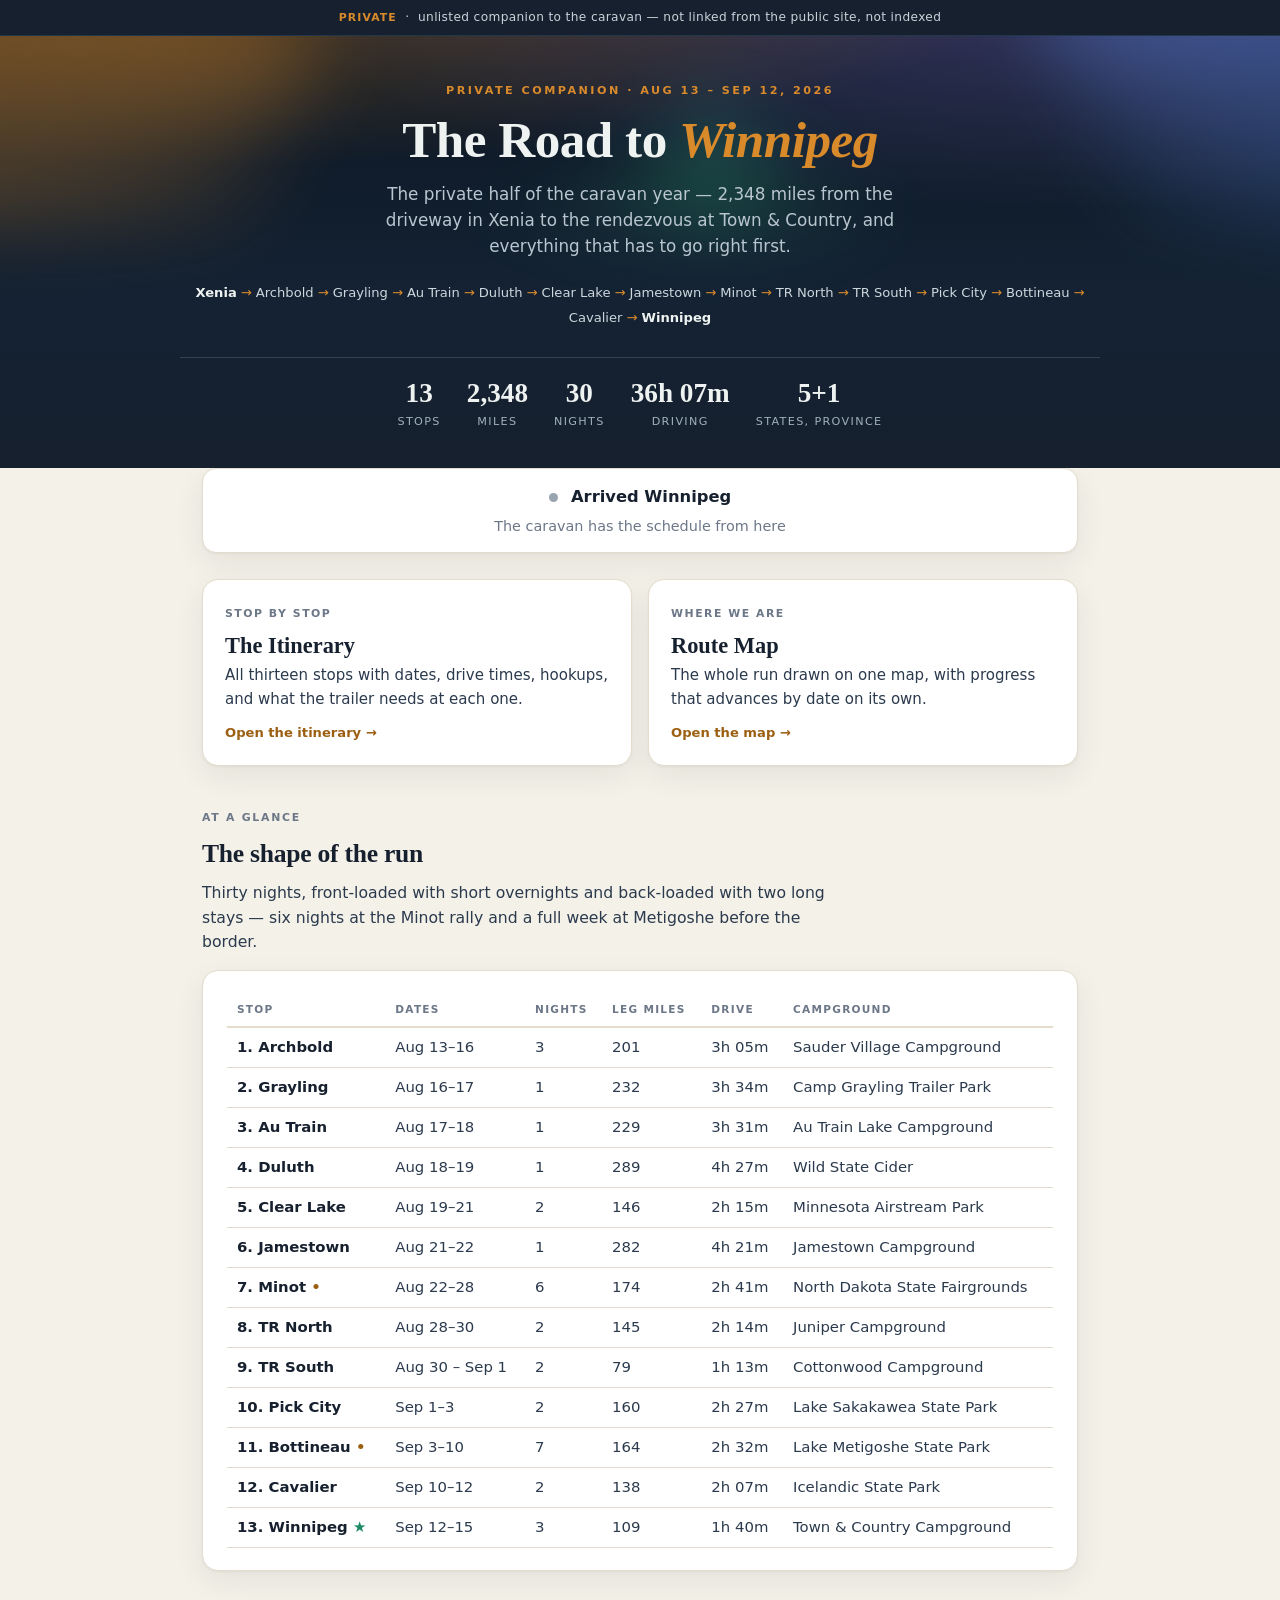
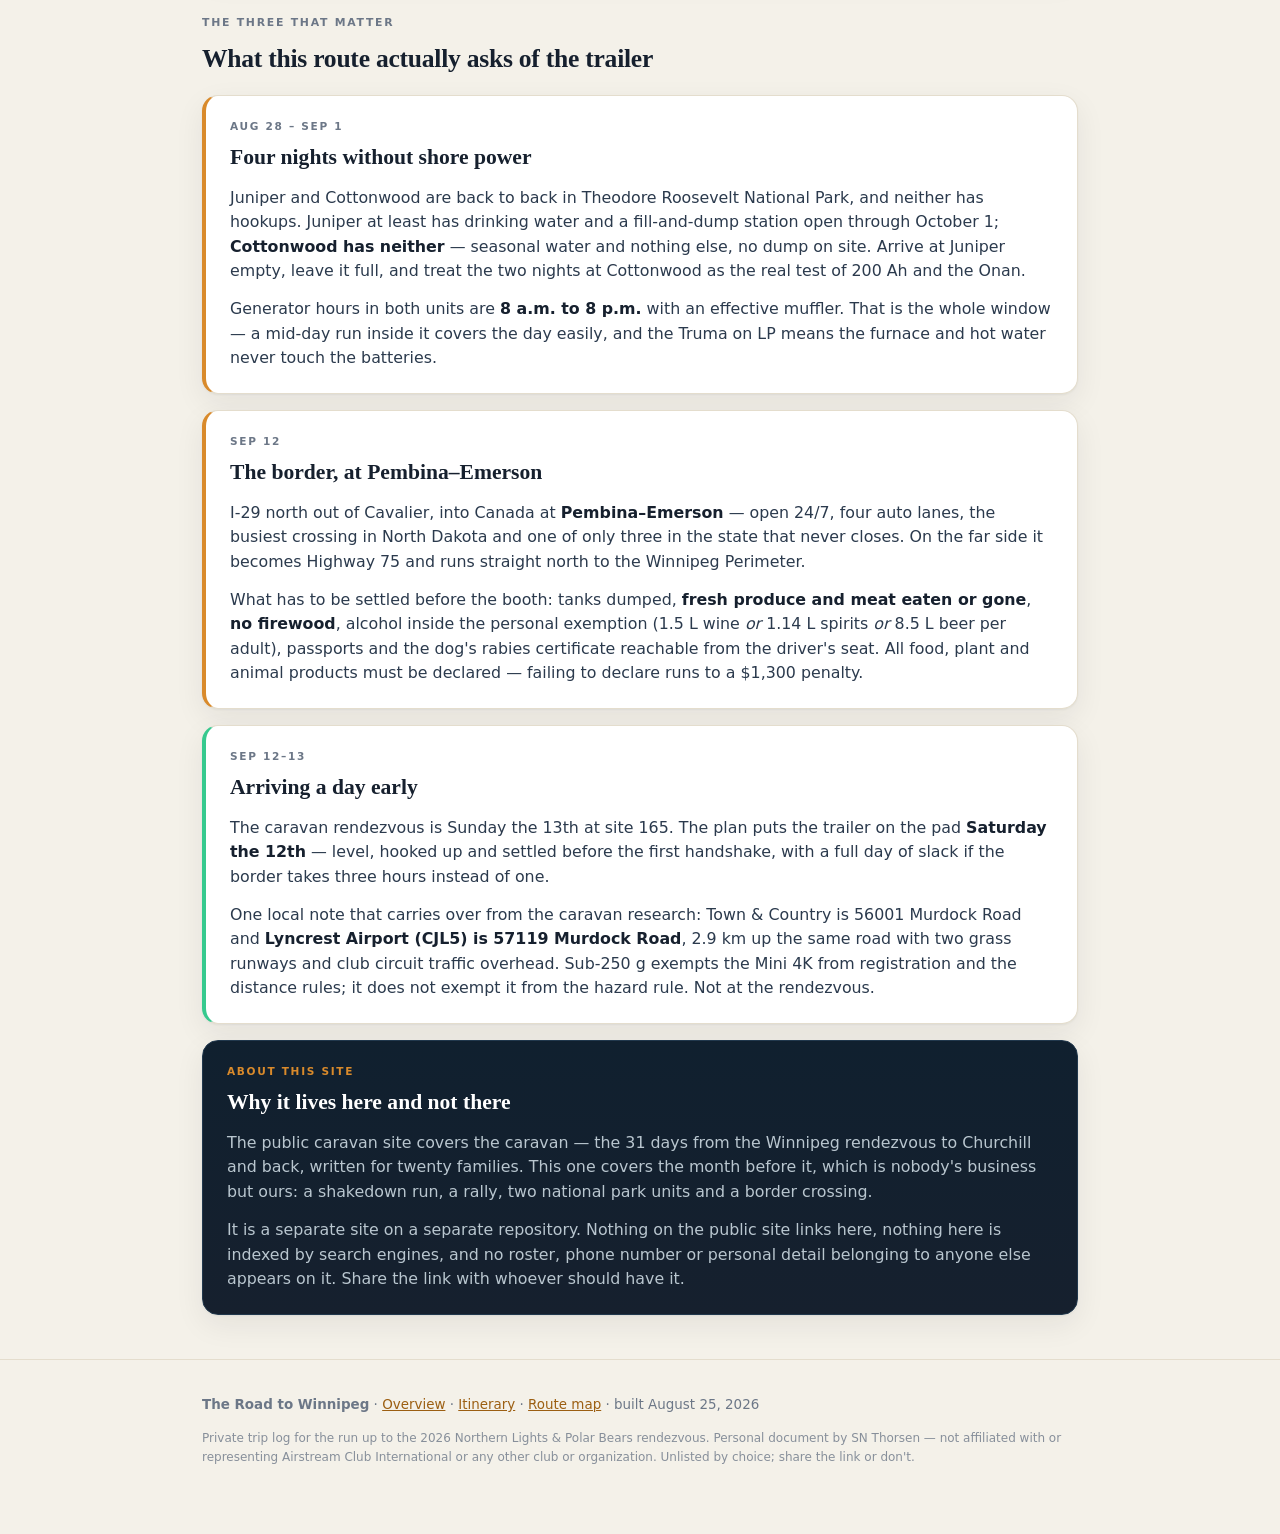
==== index.html @ 54216418 "Update road-to-winnipeg (2026-08-25)" ====
<!DOCTYPE html>
<html lang="en">
<head>
<meta charset="UTF-8" />
<meta name="viewport" content="width=device-width, initial-scale=1.0" />
<meta name="robots" content="noindex, nofollow, noarchive, nosnippet" />
<meta name="referrer" content="no-referrer" />
<title>The Road to Winnipeg — private trip log</title>
<link rel="stylesheet" href="assets/css/site.css" />
</head>
<body>
<div class="privacy"><b>Private</b> &nbsp;&middot;&nbsp; unlisted companion to the caravan &mdash; not linked from the public site, not indexed</div>
<header class="site-hero">
  <div class="aurora-band" aria-hidden="true"></div>
  <div class="wrap site-hero-inner">
    <p class="eyebrow">Private companion &middot; Aug 13 – Sep 12, 2026</p>
    <h1>The Road to <span class="amp">Winnipeg</span></h1>
    <p class="sub">The private half of the caravan year &mdash; 2,348 miles from the driveway in Xenia to the rendezvous at Town &amp; Country, and everything that has to go right first.</p>
    <div class="route-line"><b>Xenia</b> <span class="arr">&rarr;</span> Archbold <span class="arr">&rarr;</span> Grayling <span class="arr">&rarr;</span> Au Train <span class="arr">&rarr;</span> Duluth <span class="arr">&rarr;</span> Clear Lake <span class="arr">&rarr;</span> Jamestown <span class="arr">&rarr;</span> Minot <span class="arr">&rarr;</span> TR North <span class="arr">&rarr;</span> TR South <span class="arr">&rarr;</span> Pick City <span class="arr">&rarr;</span> Bottineau <span class="arr">&rarr;</span> Cavalier <span class="arr">&rarr;</span> <b>Winnipeg</b></div>
    <div class="stats">
      <div class="stat"><div class="n">13</div><div class="l">Stops</div></div>
      <div class="stat"><div class="n">2,348</div><div class="l">Miles</div></div>
      <div class="stat"><div class="n">30</div><div class="l">Nights</div></div>
      <div class="stat"><div class="n">36h 07m</div><div class="l">Driving</div></div>
      <div class="stat"><div class="n">5+1</div><div class="l">States, province</div></div>
    </div>
  </div>
</header>

<main class="wrap">
  <div id="trip-status" class="trip-status">Loading trip progress&hellip;</div>

  <div class="grid">
    <a class="card" href="itinerary/">
      <span class="kicker">Stop by stop</span>
      <h2>The Itinerary</h2>
      <p>All thirteen stops with dates, drive times, hookups, and what the trailer needs at each one.</p>
      <span class="go">Open the itinerary</span>
    </a>
    <a class="card" href="route-map/">
      <span class="kicker">Where we are</span>
      <h2>Route Map</h2>
      <p>The whole run drawn on one map, with progress that advances by date on its own.</p>
      <span class="go">Open the map</span>
    </a>
  </div>

  <div class="sec-head">
    <span class="kicker">At a glance</span>
    <h2>The shape of the run</h2>
    <p>Thirty nights, front-loaded with short overnights and back-loaded with two long stays &mdash;
       six nights at the Minot rally and a full week at Metigoshe before the border.</p>
  </div>

  <div class="panel">
    <div class="table-scroll">
    <table class="spec">
      <tr><th>Stop</th><th>Dates</th><th>Nights</th><th>Leg miles</th><th>Drive</th><th>Campground</th></tr>
      <tr data-arrive="2026-08-13" data-depart="2026-08-16"><td>1. Archbold</td><td>Aug 13–16</td><td>3</td><td>201</td><td>3h 05m</td><td>Sauder Village Campground</td></tr><tr data-arrive="2026-08-16" data-depart="2026-08-17"><td>2. Grayling</td><td>Aug 16–17</td><td>1</td><td>232</td><td>3h 34m</td><td>Camp Grayling Trailer Park</td></tr><tr data-arrive="2026-08-17" data-depart="2026-08-18"><td>3. Au Train</td><td>Aug 17–18</td><td>1</td><td>229</td><td>3h 31m</td><td>Au Train Lake Campground</td></tr><tr data-arrive="2026-08-18" data-depart="2026-08-19"><td>4. Duluth</td><td>Aug 18–19</td><td>1</td><td>289</td><td>4h 27m</td><td>Wild State Cider</td></tr><tr data-arrive="2026-08-19" data-depart="2026-08-21"><td>5. Clear Lake</td><td>Aug 19–21</td><td>2</td><td>146</td><td>2h 15m</td><td>Minnesota Airstream Park</td></tr><tr data-arrive="2026-08-21" data-depart="2026-08-22"><td>6. Jamestown</td><td>Aug 21–22</td><td>1</td><td>282</td><td>4h 21m</td><td>Jamestown Campground</td></tr><tr data-arrive="2026-08-22" data-depart="2026-08-28"><td>7. Minot <span style="color:var(--amber-deep);font-weight:700">&bull;</span></td><td>Aug 22–28</td><td>6</td><td>174</td><td>2h 41m</td><td>North Dakota State Fairgrounds</td></tr><tr data-arrive="2026-08-28" data-depart="2026-08-30"><td>8. TR North</td><td>Aug 28–30</td><td>2</td><td>145</td><td>2h 14m</td><td>Juniper Campground</td></tr><tr data-arrive="2026-08-30" data-depart="2026-09-01"><td>9. TR South</td><td>Aug 30 – Sep 1</td><td>2</td><td>79</td><td>1h 13m</td><td>Cottonwood Campground</td></tr><tr data-arrive="2026-09-01" data-depart="2026-09-03"><td>10. Pick City</td><td>Sep 1–3</td><td>2</td><td>160</td><td>2h 27m</td><td>Lake Sakakawea State Park</td></tr><tr data-arrive="2026-09-03" data-depart="2026-09-10"><td>11. Bottineau <span style="color:var(--amber-deep);font-weight:700">&bull;</span></td><td>Sep 3–10</td><td>7</td><td>164</td><td>2h 32m</td><td>Lake Metigoshe State Park</td></tr><tr data-arrive="2026-09-10" data-depart="2026-09-12"><td>12. Cavalier</td><td>Sep 10–12</td><td>2</td><td>138</td><td>2h 07m</td><td>Icelandic State Park</td></tr><tr data-arrive="2026-09-12" data-depart="2026-09-15"><td>13. Winnipeg <span style="color:var(--aurora-deep);font-weight:700">&#9733;</span></td><td>Sep 12–15</td><td>3</td><td>109</td><td>1h 40m</td><td>Town &amp; Country Campground</td></tr>
    </table>
    </div>
  </div>

  <div class="sec-head">
    <span class="kicker">The three that matter</span>
    <h2>What this route actually asks of the trailer</h2>
  </div>

  <div class="panel amber">
    <span class="kicker">Aug 28 – Sep 1</span>
    <h2>Four nights without shore power</h2>
    <p>Juniper and Cottonwood are back to back in Theodore Roosevelt National Park, and neither has hookups.
       Juniper at least has drinking water and a fill-and-dump station open through October 1;
       <strong>Cottonwood has neither</strong> &mdash; seasonal water and nothing else, no dump on site.
       Arrive at Juniper empty, leave it full, and treat the two nights at Cottonwood as the real test of
       200&nbsp;Ah and the Onan.</p>
    <p>Generator hours in both units are <strong>8&nbsp;a.m. to 8&nbsp;p.m.</strong> with an effective muffler.
       That is the whole window &mdash; a mid-day run inside it covers the day easily, and the Truma on LP
       means the furnace and hot water never touch the batteries.</p>
  </div>

  <div class="panel amber">
    <span class="kicker">Sep 12</span>
    <h2>The border, at Pembina–Emerson</h2>
    <p>I-29 north out of Cavalier, into Canada at <strong>Pembina&ndash;Emerson</strong> &mdash;
       open 24/7, four auto lanes, the busiest crossing in North Dakota and one of only three in the state
       that never closes. On the far side it becomes Highway 75 and runs straight north to the Winnipeg
       Perimeter.</p>
    <p>What has to be settled before the booth: tanks dumped, <strong>fresh produce and meat eaten or gone</strong>,
       <strong>no firewood</strong>, alcohol inside the personal exemption (1.5&nbsp;L wine <em>or</em> 1.14&nbsp;L spirits
       <em>or</em> 8.5&nbsp;L beer per adult), passports and the dog's rabies certificate reachable from the driver's seat.
       All food, plant and animal products must be declared &mdash; failing to declare runs to a $1,300 penalty.</p>
  </div>

  <div class="panel green">
    <span class="kicker">Sep 12–13</span>
    <h2>Arriving a day early</h2>
    <p>The caravan rendezvous is Sunday the 13th at site 165. The plan puts the trailer on the pad
       <strong>Saturday the 12th</strong> &mdash; level, hooked up and settled before the first handshake, with a full
       day of slack if the border takes three hours instead of one.</p>
    <p>One local note that carries over from the caravan research: Town &amp; Country is 56001 Murdock Road and
       <strong>Lyncrest Airport (CJL5) is 57119 Murdock Road</strong>, 2.9&nbsp;km up the same road with two grass
       runways and club circuit traffic overhead. Sub-250&nbsp;g exempts the Mini 4K from registration and the
       distance rules; it does not exempt it from the hazard rule. Not at the rendezvous.</p>
  </div>

  <div class="panel dark">
    <span class="kicker">About this site</span>
    <h2>Why it lives here and not there</h2>
    <p>The public caravan site covers the caravan &mdash; the 31 days from the Winnipeg rendezvous to Churchill
       and back, written for twenty families. This one covers the month before it, which is nobody's business
       but ours: a shakedown run, a rally, two national park units and a border crossing.</p>
    <p>It is a separate site on a separate repository. Nothing on the public site links here, nothing here is
       indexed by search engines, and no roster, phone number or personal detail belonging to anyone else
       appears on it. Share the link with whoever should have it.</p>
  </div>
</main>
<script>
var TRIP=[{"n":1,"name":"Sauder Village Campground","town":"Archbold","arrive":"2026-08-13","depart":"2026-08-16","lat":41.54048,"lon":-84.30134},{"n":2,"name":"Camp Grayling Trailer Park","town":"Grayling","arrive":"2026-08-16","depart":"2026-08-17","lat":44.63467,"lon":-84.77206},{"n":3,"name":"Au Train Lake Campground","town":"Au Train","arrive":"2026-08-17","depart":"2026-08-18","lat":46.3917,"lon":-86.8383},{"n":4,"name":"Wild State Cider","town":"Duluth","arrive":"2026-08-18","depart":"2026-08-19","lat":46.76286,"lon":-92.1302},{"n":5,"name":"Minnesota Airstream Park","town":"Clear Lake","arrive":"2026-08-19","depart":"2026-08-21","lat":45.45092,"lon":-93.9785},{"n":6,"name":"Jamestown Campground","town":"Jamestown","arrive":"2026-08-21","depart":"2026-08-22","lat":46.89123,"lon":-98.77689},{"n":7,"name":"North Dakota State Fairgrounds","town":"Minot","arrive":"2026-08-22","depart":"2026-08-28","lat":48.22936,"lon":-101.25601},{"n":8,"name":"Juniper Campground","town":"TR North","arrive":"2026-08-28","depart":"2026-08-30","lat":47.59524,"lon":-103.33324},{"n":9,"name":"Cottonwood Campground","town":"TR South","arrive":"2026-08-30","depart":"2026-09-01","lat":46.94846,"lon":-103.52811},{"n":10,"name":"Lake Sakakawea State Park","town":"Pick City","arrive":"2026-09-01","depart":"2026-09-03","lat":47.51959,"lon":-101.45399},{"n":11,"name":"Lake Metigoshe State Park","town":"Bottineau","arrive":"2026-09-03","depart":"2026-09-10","lat":48.98318,"lon":-100.33425},{"n":12,"name":"Icelandic State Park","town":"Cavalier","arrive":"2026-09-10","depart":"2026-09-12","lat":48.77263,"lon":-97.73952},{"n":13,"name":"Town &amp; Country Campground","town":"Winnipeg","arrive":"2026-09-12","depart":"2026-09-15","lat":49.82708,"lon":-96.97868}];
var TRIP_START="2026-08-13",TRIP_END="2026-09-12";

function tripDay(s){return new Date(s+"T12:00:00");}
function tripToday(){var n=new Date();return new Date(n.getFullYear(),n.getMonth(),n.getDate(),12,0,0);}
function tripState(){
  var t=tripToday(),start=tripDay(TRIP_START),end=tripDay(TRIP_END),MS=86400000;
  var cur=-1;
  for(var i=0;i<TRIP.length;i++){ if(tripDay(TRIP[i].arrive)<=t) cur=i; }
  var total=Math.round((end-start)/MS)+1;
  if(t<start) return {phase:"before",days:Math.round((start-t)/MS),total:total};
  if(t>end)   return {phase:"after",total:total};
  return {phase:"on",idx:cur,stop:TRIP[cur],day:Math.floor((t-start)/MS)+1,total:total};
}
function tripBanner(el){
  if(!el) return; var s=tripState();
  if(s.phase==="before"){
    el.innerHTML='<span class="tag-live soon"></span> Rolls out of Xenia in <b>'+s.days+
      ' day'+(s.days===1?'':'s')+'</b><span class="where">'+s.total+' days and 2,348 miles to the Winnipeg rendezvous</span>';
  } else if(s.phase==="after"){
    el.innerHTML='<span class="tag-live done"></span> <b>Arrived Winnipeg</b>'+
      '<span class="where">The caravan has the schedule from here</span>';
  } else {
    var leaving=tripDay(s.stop.depart), t=tripToday(), MS=86400000;
    var out=Math.round((leaving-t)/MS);
    var tail = out<=0 ? 'moving on today' : (out===1?'rolling on tomorrow':'here '+out+' more nights');
    el.innerHTML='<span class="tag-live on"></span> <b>Day '+s.day+' of '+s.total+'</b> &middot; parked at <b>'+
      s.stop.town+'</b><span class="where">Stop '+s.stop.n+' of 13 &middot; '+
      s.stop.name+' &middot; '+tail+'</span>';
  }
}

tripBanner(document.getElementById('trip-status'));
(function(){
  var t=tripToday();
  document.querySelectorAll('tr[data-arrive]').forEach(function(tr){
    var a=tripDay(tr.dataset.arrive), b=tripDay(tr.dataset.depart);
    if(t>=a && t<b) tr.classList.add('now');
  });
})();
</script>
<footer class="site-foot">
  <div class="wrap">
    <p><b>The Road to Winnipeg</b> &middot; <a href="index.html">Overview</a> &middot;
       <a href="itinerary/">Itinerary</a> &middot; <a href="route-map/">Route map</a>
       &middot; <span style="color:var(--stone)">built August 25, 2026</span></p>
    <p class="fine">Private trip log for the run up to the 2026 Northern Lights &amp; Polar Bears rendezvous.
      Personal document by SN Thorsen &mdash; not affiliated with or representing Airstream Club International
      or any other club or organization. Unlisted by choice; share the link or don't.</p>
  </div>
</footer>
</body>
</html>
---- assets/css/site.css ----
/* The Road to Winnipeg — private companion site.
   Palette and type inherited from the NL&PB caravan site so the two feel like one hand,
   with an amber/road accent instead of aurora green to keep them visually distinct. */
:root{
  --ink:#16202e;--ink-soft:#2b3a4d;--frost:#f4f1e9;--snow:#ffffff;
  --aurora:#36c98e;--aurora-deep:#1c8a64;--violet:#7a6cc6;--blue:#34618f;
  --amber:#d98a2b;--amber-deep:#9c5f12;--stone:#6c7787;--line:#e4ddcd;--line-soft:#eee9dc;
  --shadow:0 1px 2px rgba(22,32,46,.05),0 10px 30px rgba(22,32,46,.07);
  --sans:ui-sans-serif,system-ui,-apple-system,"Segoe UI",Roboto,Helvetica,Arial,sans-serif;
  --serif:ui-serif,"Iowan Old Style","Palatino Linotype",Palatino,Georgia,"Times New Roman",serif;
}
*{box-sizing:border-box;}
html{scroll-behavior:smooth;}
body{margin:0;background:var(--frost);color:var(--ink);font-family:var(--sans);
  font-size:16px;line-height:1.55;-webkit-font-smoothing:antialiased;text-rendering:optimizeLegibility;}
a{color:inherit;}
.wrap{max-width:920px;margin:0 auto;padding:0 22px;}

/* ---------- HERO ---------- */
.site-hero{position:relative;overflow:hidden;color:#eef3f1;
  background:
    radial-gradient(120% 100% at 18% -25%, rgba(217,138,43,.40), transparent 55%),
    radial-gradient(120% 100% at 86% -15%, rgba(122,108,198,.42), transparent 55%),
    linear-gradient(180deg,#0c1622 0%, #142233 60%, #16202e 100%);}
.aurora-band{position:absolute;inset:-35% -10% auto -10%;height:80%;
  background:
    conic-gradient(from 200deg at 30% 50%, transparent, rgba(217,138,43,.45), transparent 40%),
    conic-gradient(from 20deg at 75% 40%, transparent, rgba(91,141,239,.45), transparent 38%),
    conic-gradient(from 120deg at 55% 60%, transparent, rgba(54,201,142,.38), transparent 35%);
  filter:blur(36px);opacity:.85;animation:drift 16s ease-in-out infinite alternate;pointer-events:none;}
@keyframes drift{0%{transform:translate3d(-3%,0,0) scale(1.05);}100%{transform:translate3d(4%,2%,0) scale(1.12);}}
@media (prefers-reduced-motion:reduce){.aurora-band{animation:none;}.card{transition:none;}}
.site-hero-inner{position:relative;text-align:center;padding:46px 0 38px;}
.site-hero .home-link{display:inline-block;font-size:.72rem;letter-spacing:.2em;text-transform:uppercase;
  color:var(--amber);font-weight:600;text-decoration:none;margin:0 0 14px;}
.site-hero .home-link:hover{text-decoration:underline;}
.site-hero .eyebrow{font-size:.7rem;letter-spacing:.22em;text-transform:uppercase;
  color:var(--amber);font-weight:600;margin:0 0 14px;}
.site-hero h1{font-family:var(--serif);font-weight:600;font-size:clamp(2rem,5.6vw,3.2rem);
  line-height:1.05;margin:0;letter-spacing:-.01em;}
.site-hero h1 .amp{color:var(--amber);font-style:italic;}
.site-hero .sub{margin:14px auto 0;color:#b9c6cf;font-size:1.05rem;max-width:54ch;}
.route-line{margin:24px 0 4px;font-size:.82rem;color:#cdd7dd;
  display:flex;flex-wrap:wrap;justify-content:center;gap:5px 4px;align-items:center;}
.route-line b{color:#eef3f1;font-weight:600;}
.route-line .arr{color:var(--amber);}
.stats{display:flex;flex-wrap:wrap;justify-content:center;gap:26px;margin-top:28px;
  padding-top:22px;border-top:1px solid rgba(255,255,255,.14);}
.stat .n{font-family:var(--serif);font-size:1.7rem;font-weight:600;line-height:1;}
.stat .l{font-size:.7rem;letter-spacing:.12em;text-transform:uppercase;color:#9fb0b9;margin-top:6px;}

/* ---------- PRIVATE BANNER ---------- */
.privacy{background:#16202e;color:#c9d3da;border-bottom:1px solid #24374a;
  font-size:.76rem;letter-spacing:.03em;text-align:center;padding:8px 22px;}
.privacy b{color:var(--amber);font-weight:700;letter-spacing:.1em;text-transform:uppercase;font-size:.68rem;}

/* ---------- MAIN ---------- */
main{padding:36px 0 12px;}

/* ---------- STATUS ---------- */
.trip-status{max-width:920px;margin:0 auto 26px;text-align:center;font-size:1.02rem;color:var(--ink-soft);
  background:var(--snow);border:1px solid var(--line);border-radius:14px;padding:15px 18px;box-shadow:var(--shadow);}
.trip-status b{color:var(--ink);}
.trip-status .where{display:block;margin-top:5px;font-size:.9rem;color:var(--stone);}
.tag-live{display:inline-block;width:9px;height:9px;border-radius:50%;margin-right:8px;vertical-align:middle;}
.tag-live.soon{background:#34618f;}
.tag-live.on{background:var(--amber);animation:lp 1.8s infinite;}
.tag-live.done{background:#9aa4b1;}
@keyframes lp{0%{box-shadow:0 0 0 0 rgba(217,138,43,.6);}70%{box-shadow:0 0 0 8px rgba(217,138,43,0);}100%{box-shadow:0 0 0 0 rgba(217,138,43,0);}}

/* ---------- CARD GRID ---------- */
.grid{display:grid;grid-template-columns:repeat(2,1fr);gap:16px;}
.card{display:block;text-decoration:none;background:var(--snow);border:1px solid var(--line);
  border-radius:16px;padding:20px 22px;box-shadow:var(--shadow);
  transition:transform .15s ease,box-shadow .15s ease,border-color .15s ease;}
.card:hover{transform:translateY(-2px);box-shadow:0 2px 4px rgba(22,32,46,.06),0 16px 38px rgba(22,32,46,.1);border-color:#d6cdb8;}
.card .kicker{font-size:.68rem;letter-spacing:.14em;text-transform:uppercase;font-weight:700;color:var(--stone);}
.card h2{font-family:var(--serif);font-weight:600;font-size:1.4rem;line-height:1.15;margin:8px 0 6px;color:var(--ink);}
.card p{margin:0;font-size:.94rem;color:var(--ink-soft);}
.card .go{margin-top:12px;display:inline-block;font-size:.82rem;font-weight:600;color:var(--amber-deep);}
.card .go::after{content:" \2192";}
.card.wide{grid-column:1 / -1;}
@media (max-width:600px){.grid{grid-template-columns:1fr;}}

/* ---------- SECTION HEADS ---------- */
.sec-head{margin:38px 0 16px;}
.sec-head .kicker{font-size:.68rem;letter-spacing:.16em;text-transform:uppercase;font-weight:700;color:var(--stone);}
.sec-head h2{font-family:var(--serif);font-weight:600;font-size:1.6rem;margin:5px 0 0;letter-spacing:-.01em;}
.sec-head p{margin:8px 0 0;color:var(--ink-soft);font-size:.98rem;max-width:66ch;}

/* ---------- THE SPINE (itinerary) ---------- */
.controls{position:sticky;top:0;z-index:20;background:rgba(244,241,233,.93);
  backdrop-filter:saturate(1.2) blur(8px);border-bottom:1px solid var(--line);}
.controls-inner{display:flex;align-items:center;gap:12px;padding:10px 0;flex-wrap:wrap;}
.jump{display:flex;gap:3px;flex-wrap:wrap;flex:1;min-width:0;}
.jump a{font-size:.7rem;letter-spacing:.03em;text-transform:uppercase;font-weight:600;
  color:var(--ink-soft);text-decoration:none;padding:5px 9px;border-radius:999px;
  border:1px solid transparent;white-space:nowrap;}
.jump a:hover{background:#fff;border-color:var(--line);}
.jump a.is-now{background:var(--amber);color:#fff;}
.btn{font-family:var(--sans);font-size:.76rem;font-weight:600;border:1px solid var(--line);
  background:#fff;color:var(--ink);padding:8px 13px;border-radius:999px;cursor:pointer;white-space:nowrap;}
.btn:hover{border-color:var(--stone);}
.btn:focus-visible,.jump a:focus-visible{outline:2px solid var(--amber);outline-offset:2px;}

.route{position:relative;padding:34px 0 50px;}
.route::before{content:"";position:absolute;left:9px;top:44px;bottom:96px;width:2px;
  background:linear-gradient(180deg,var(--amber),var(--blue) 70%,var(--aurora-deep));border-radius:2px;}
.leg{position:relative;padding-left:42px;margin-top:34px;scroll-margin-top:64px;}
.leg:first-child{margin-top:0;}
.node{position:absolute;left:0;top:6px;width:20px;height:20px;border-radius:50%;
  background:var(--snow);border:3px solid var(--stone);}
.leg.is-highlight .node{border-color:var(--amber);box-shadow:0 0 0 4px rgba(217,138,43,.16);}
.leg.is-arrival .node{border-color:var(--aurora);box-shadow:0 0 0 4px rgba(54,201,142,.2),0 0 18px rgba(54,201,142,.5);}
.leg.is-now .node{border-color:var(--amber);box-shadow:0 0 0 0 rgba(217,138,43,.6);animation:mp 1.9s infinite;}
@keyframes mp{0%{box-shadow:0 0 0 0 rgba(217,138,43,.6);}70%{box-shadow:0 0 0 13px rgba(217,138,43,0);}100%{box-shadow:0 0 0 0 rgba(217,138,43,0);}}
.leg.is-past{opacity:.72;}

.leg-head{margin-bottom:12px;}
.leg-eyebrow{font-size:.68rem;letter-spacing:.18em;text-transform:uppercase;color:var(--stone);font-weight:700;}
.leg-eyebrow .now{color:var(--amber-deep);}
.leg-town{font-family:var(--serif);font-size:1.6rem;font-weight:600;line-height:1.08;margin:3px 0 3px;letter-spacing:-.01em;}
.leg-place{font-size:.92rem;color:var(--ink-soft);margin:0 0 8px;}
.leg-meta{display:flex;flex-wrap:wrap;gap:5px 16px;font-size:.84rem;color:var(--stone);}
.leg-meta b{color:var(--ink-soft);font-weight:600;}

.drive{display:inline-flex;align-items:center;gap:8px;background:rgba(217,138,43,.09);
  border:1px solid rgba(217,138,43,.26);border-radius:999px;padding:5px 13px;
  font-size:.78rem;color:var(--amber-deep);font-weight:600;margin:0 0 12px;}

.pill-row{display:flex;flex-wrap:wrap;gap:6px;margin:0 0 14px;}
.pill{font-size:.72rem;font-weight:600;color:var(--ink-soft);background:#fff;
  border:1px solid var(--line);border-radius:999px;padding:4px 11px;}
.pill.warn{background:rgba(217,138,43,.12);border-color:rgba(217,138,43,.3);color:var(--amber-deep);}

.leg-body{background:var(--snow);border:1px solid var(--line);border-radius:16px;
  padding:20px 24px;box-shadow:var(--shadow);}
.leg.is-arrival .leg-body{border-left:4px solid var(--aurora);}
.leg.is-border .leg-body{border-left:4px solid var(--amber);}
.leg-body h3{font-family:var(--serif);font-weight:600;font-size:1.04rem;margin:18px 0 5px;color:var(--ink);}
.leg-body h3:first-child{margin-top:0;}
.leg-body p{margin:0;color:var(--ink-soft);font-size:.97rem;}
.leg-foot{margin-top:18px;padding-top:14px;border-top:1px solid var(--line-soft);
  display:flex;flex-wrap:wrap;gap:6px 18px;font-size:.83rem;color:var(--stone);}
.leg-foot a{color:var(--amber-deep);text-decoration:none;font-weight:600;}
.leg-foot a:hover{text-decoration:underline;}
.coords{font-family:ui-monospace,SFMono-Regular,Menlo,monospace;font-size:.8rem;
  background:rgba(22,32,46,.05);padding:2px 7px;border-radius:5px;}

/* ---------- MAP ---------- */
.route-map{height:540px;width:100%;border-radius:16px;overflow:hidden;
  border:1px solid var(--line);box-shadow:var(--shadow);}
.map-legend{max-width:920px;margin:16px auto 0;display:flex;flex-wrap:wrap;gap:18px;
  justify-content:center;font-size:.85rem;color:var(--ink-soft);}
.map-legend span{display:inline-flex;align-items:center;gap:7px;}
.map-legend .lg{display:inline-block;width:24px;height:0;border-top-width:3px;border-top-style:solid;}
.map-legend .lg.road-t{border-top-color:var(--amber-deep);}
.map-legend .lg.road-u{border-top-color:#5b6b7d;border-top-style:dashed;}
.map-legend .lg.cur{width:12px;height:12px;border:0;border-radius:50%;background:var(--amber);}
.map-legend .lg.fin{width:12px;height:12px;border:0;border-radius:50%;background:var(--aurora-deep);}
.leaflet-container{font:inherit;background:#dfe6ea;}
.pop b{font-family:var(--serif);font-size:1.03rem;}
.pop .pd{color:var(--amber-deep);font-weight:600;font-size:.85rem;}
.pop .pn{color:#6c7787;font-size:.85rem;}
.stoplbl{background:rgba(255,255,255,.84);border:0;box-shadow:none;color:#16202e;
  font-weight:600;font-size:.71rem;padding:0 3px;white-space:nowrap;}
.stoplbl::before{display:none;}
.pulse{width:16px;height:16px;border-radius:50%;background:var(--amber);border:2px solid #fff;
  box-shadow:0 0 0 0 rgba(217,138,43,.6);animation:mp 1.8s infinite;}
.map-note{max-width:840px;margin:18px auto 0;font-size:.9rem;color:var(--stone);text-align:center;line-height:1.55;}
@media (max-width:560px){.route-map{height:440px;}}

/* ---------- NOTE PANELS ---------- */
.panel{background:var(--snow);border:1px solid var(--line);border-radius:16px;
  padding:22px 24px;margin:0 0 16px;box-shadow:var(--shadow);}
.panel.dark{background:linear-gradient(180deg,#10202f,#16202e);border-color:#21384d;color:#eef3f1;}
.panel.amber{border-left:4px solid var(--amber);}
.panel.green{border-left:4px solid var(--aurora);}
.panel > .kicker{font-size:.66rem;letter-spacing:.16em;text-transform:uppercase;font-weight:700;color:var(--stone);display:block;}
.panel.dark > .kicker{color:var(--amber);}
.panel h2{font-family:var(--serif);font-weight:600;font-size:1.35rem;margin:7px 0 11px;color:var(--ink);}
.panel.dark h2{color:#fff;}
.panel p{margin:0 0 .85em;color:var(--ink-soft);font-size:.99rem;}
.panel.dark p{color:#b9c6cf;}
.panel p:last-child{margin-bottom:0;}
.panel strong{color:var(--ink);}
.panel.dark strong{color:#fff;}
.panel a{color:var(--amber-deep);}
.panel.dark a{color:var(--amber);}
.panel ul{margin:0 0 .85em;padding-left:1.2em;color:var(--ink-soft);}
.panel.dark ul{color:#b9c6cf;}
.panel li{margin:.3em 0;}

.spec{width:100%;border-collapse:collapse;margin:0;font-size:.93rem;}
.spec th,.spec td{text-align:left;padding:8px 10px;border-bottom:1px solid var(--line);vertical-align:top;color:var(--ink-soft);}
.spec th{font-size:.66rem;letter-spacing:.12em;text-transform:uppercase;color:var(--stone);font-weight:700;border-bottom-width:2px;}
.spec td:first-child{font-weight:600;color:var(--ink);white-space:nowrap;}
.spec tr.now td{background:rgba(217,138,43,.09);}
.table-scroll{overflow-x:auto;-webkit-overflow-scrolling:touch;}

/* ---------- FOOTER ---------- */
.site-foot{border-top:1px solid var(--line);margin-top:44px;padding:22px 0 56px;font-size:.84rem;color:var(--stone);}
.site-foot a{color:var(--amber-deep);}
.site-foot .fine{font-size:.75rem;opacity:.8;margin-top:8px;}

/* ---------- PRINT ---------- */
@media print{
  .site-hero,.controls,.privacy,.site-foot,.trip-status,.card .go{display:none!important;}
  body{background:#fff;font-size:11pt;}
  .leg{page-break-inside:avoid;margin-top:18px;}
  .leg-body{box-shadow:none;border:1px solid #ccc;}
  .route::before{display:none;}
  .leg{padding-left:0;}
  .node{display:none;}
}
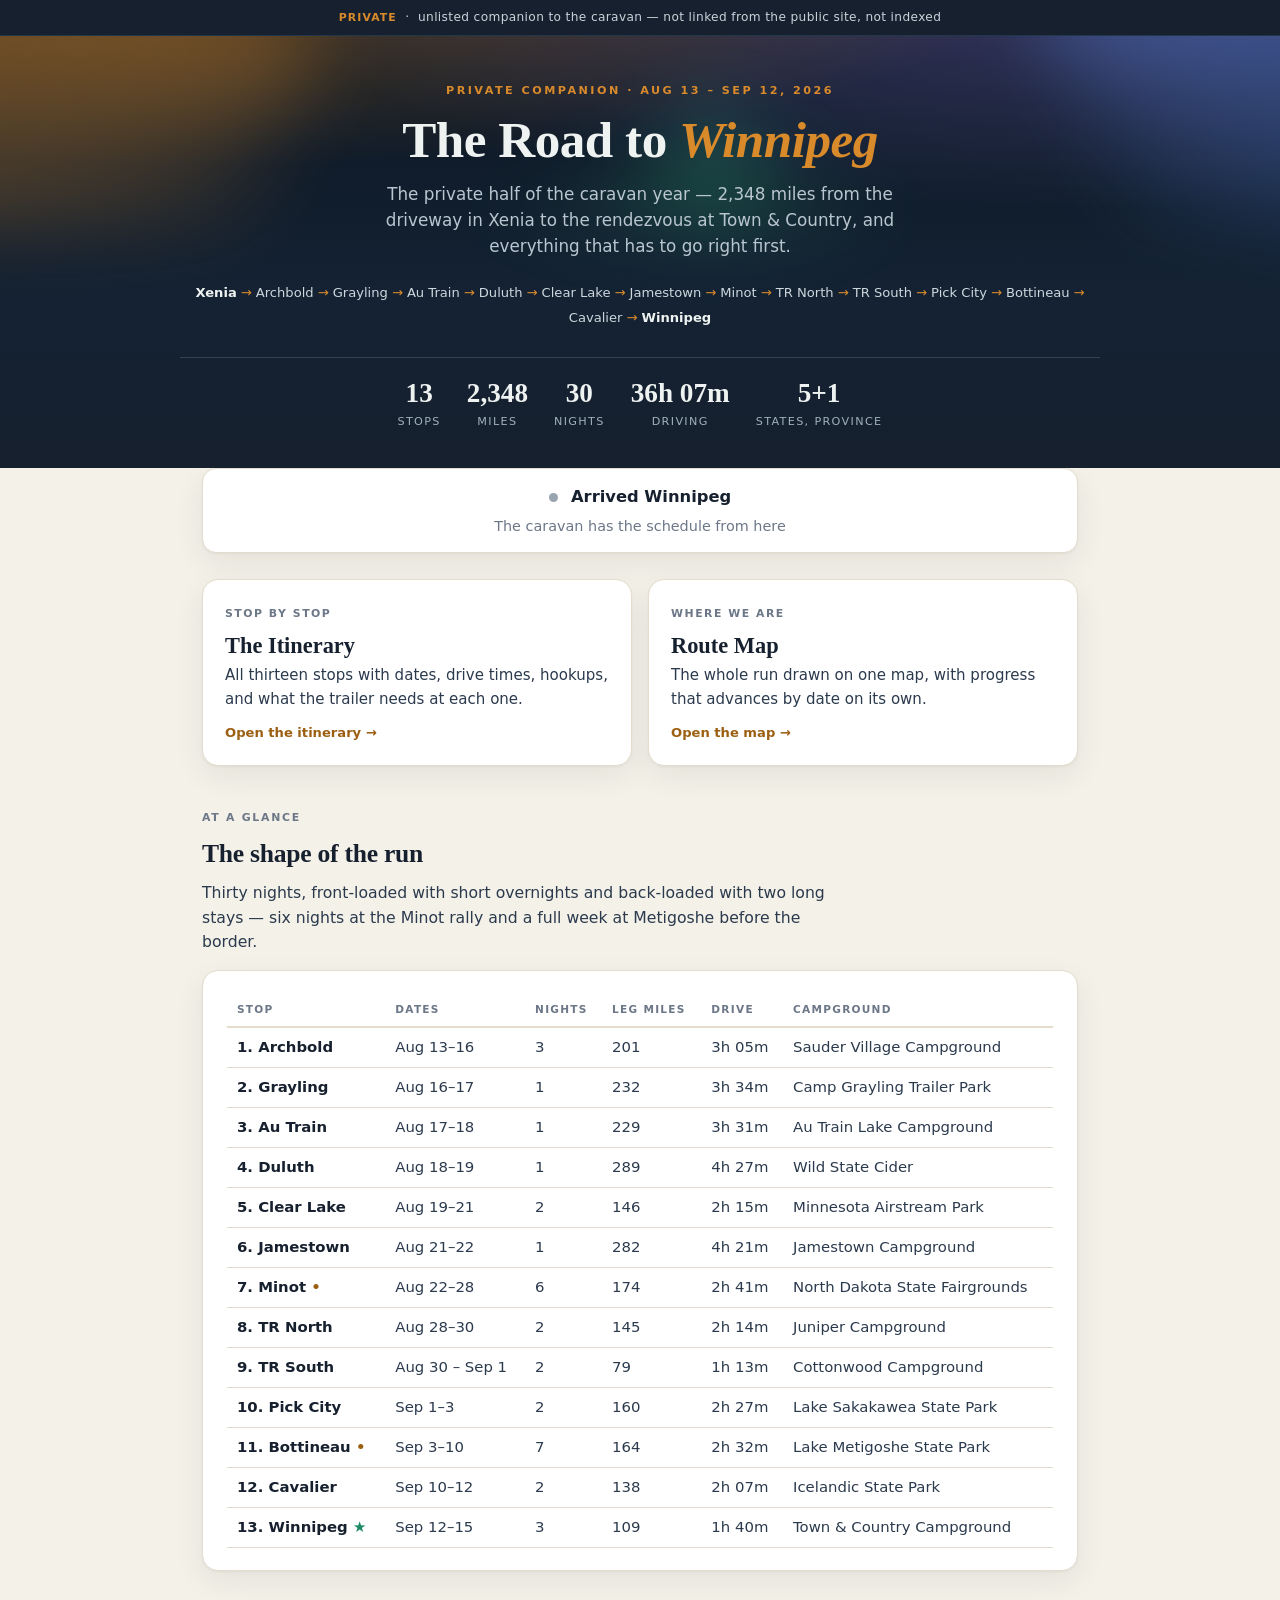
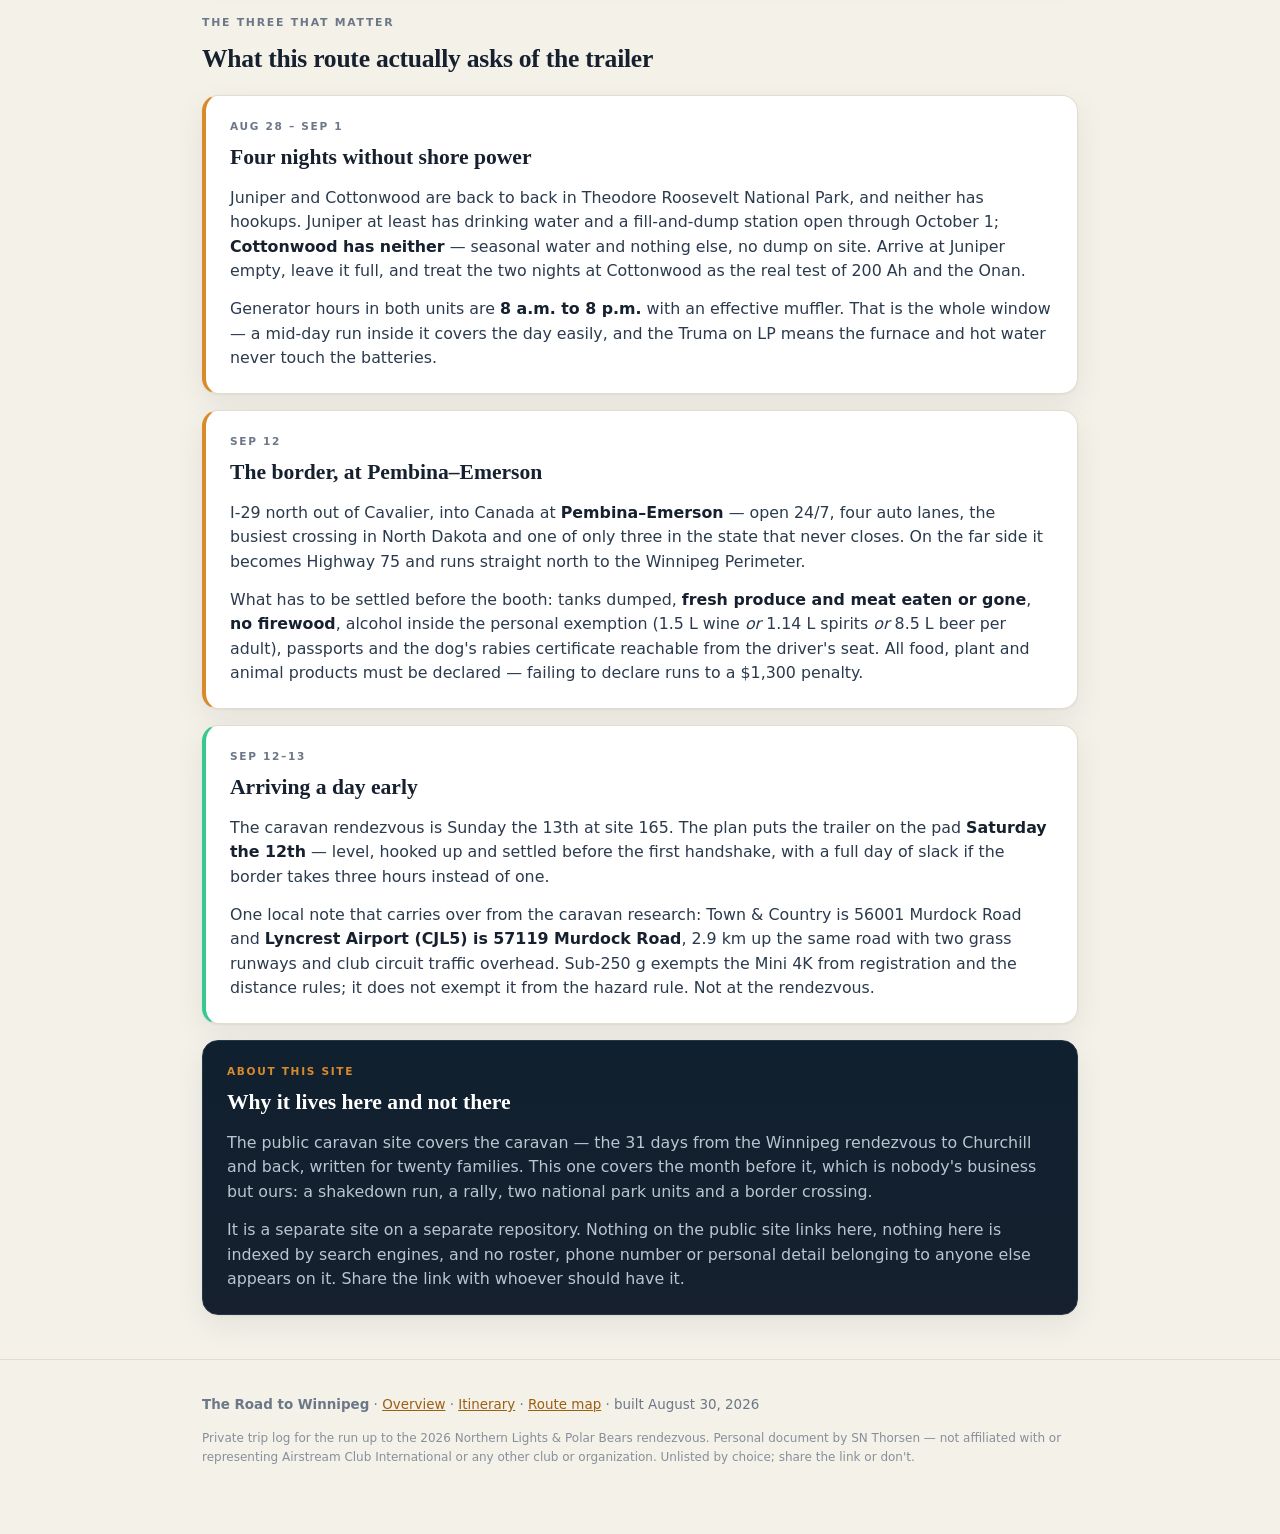
==== commit 32e4321a: "Scrub home address from origin; round to Xenia town centre; allow indexing" ====
--- a/index.html
+++ b/index.html
@@ -161,7 +161,7 @@
   <div class="wrap">
     <p><b>The Road to Winnipeg</b> &middot; <a href="index.html">Overview</a> &middot;
        <a href="itinerary/">Itinerary</a> &middot; <a href="route-map/">Route map</a>
-       &middot; <span style="color:var(--stone)">built August 25, 2026</span></p>
+       &middot; <span style="color:var(--stone)">built August 30, 2026</span></p>
     <p class="fine">Private trip log for the run up to the 2026 Northern Lights &amp; Polar Bears rendezvous.
       Personal document by SN Thorsen &mdash; not affiliated with or representing Airstream Club International
       or any other club or organization. Unlisted by choice; share the link or don't.</p>
